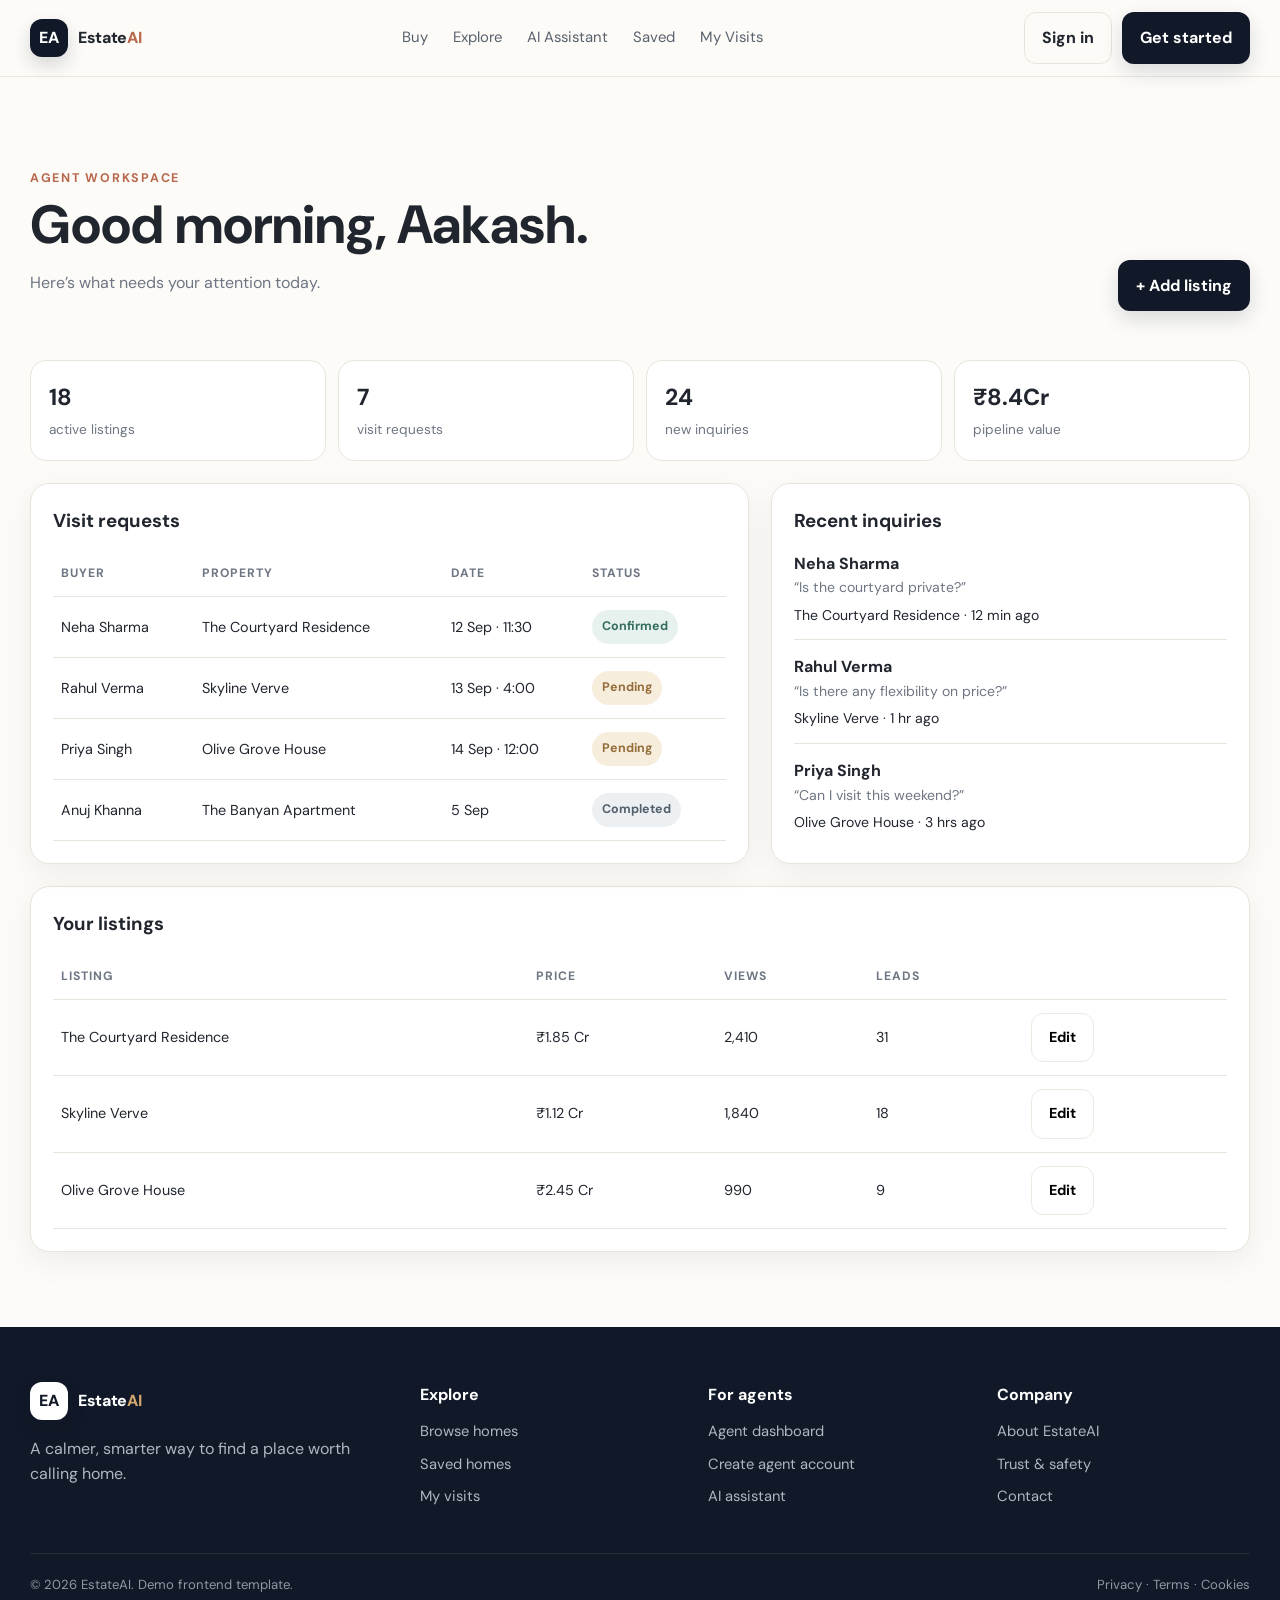
==== frontend/agent-dashboard.html @ c575207b "add frontend template files" ====
<!doctype html>
<html lang="en">
  <head>
    <meta charset="utf-8" />
    <meta name="viewport" content="width=device-width,initial-scale=1" />
    <title>Agent dashboard — EstateAI</title>
    <link rel="stylesheet" href="style.css" />
  </head>
  <body>
    <header class="navbar">
      <div class="container nav-inner">
        <a class="brand" href="index.html"
          ><span class="brand-mark">EA</span
          ><span>Estate<span style="color: #b9684e">AI</span></span></a
        >
        <nav class="nav-links">
          <a href="properties.html">Buy</a><a href="properties.html">Explore</a
          ><a href="chat.html">AI Assistant</a>
          <a href="saved-properties.html">Saved</a
          ><a href="my-visits.html">My Visits</a>
        </nav>
        <div class="nav-actions">
          <a class="btn btn-outline" href="login.html">Sign in</a>
          <a class="btn btn-dark" href="register.html">Get started</a>
          <button class="menu-toggle" aria-label="Menu">☰</button>
        </div>
      </div>
    </header>

    <main class="page-shell">
      <div class="container">
        <div
          class="page-head"
          style="
            display: flex;
            justify-content: space-between;
            align-items: end;
            gap: 20px;
            flex-wrap: wrap;
          "
        >
          <div>
            <span class="eyebrow">Agent workspace</span>
            <h1>Good morning, Aakash.</h1>
            <p class="muted">Here’s what needs your attention today.</p>
          </div>
          <button
            class="btn btn-dark"
            onclick="EstateAI.toast('New listing form opened')"
          >
            + Add listing
          </button>
        </div>
        <div class="stats">
          <div class="stat">
            <strong>18</strong><span>active listings</span>
          </div>
          <div class="stat"><strong>7</strong><span>visit requests</span></div>
          <div class="stat"><strong>24</strong><span>new inquiries</span></div>
          <div class="stat">
            <strong>₹8.4Cr</strong><span>pipeline value</span>
          </div>
        </div>
        <div class="dashboard-grid" style="margin-top: 22px">
          <div class="panel">
            <h3>Visit requests</h3>
            <table class="table">
              <thead>
                <tr>
                  <th>Buyer</th>
                  <th>Property</th>
                  <th>Date</th>
                  <th>Status</th>
                </tr>
              </thead>
              <tbody>
                <tr>
                  <td>Neha Sharma</td>
                  <td>The Courtyard Residence</td>
                  <td>12 Sep · 11:30</td>
                  <td><span class="badge confirmed">Confirmed</span></td>
                </tr>
                <tr>
                  <td>Rahul Verma</td>
                  <td>Skyline Verve</td>
                  <td>13 Sep · 4:00</td>
                  <td><span class="badge pending">Pending</span></td>
                </tr>
                <tr>
                  <td>Priya Singh</td>
                  <td>Olive Grove House</td>
                  <td>14 Sep · 12:00</td>
                  <td><span class="badge pending">Pending</span></td>
                </tr>
                <tr>
                  <td>Anuj Khanna</td>
                  <td>The Banyan Apartment</td>
                  <td>5 Sep</td>
                  <td><span class="badge completed">Completed</span></td>
                </tr>
              </tbody>
            </table>
          </div>
          <div class="panel">
            <h3>Recent inquiries</h3>
            <div style="display: grid; gap: 14px">
              <div
                style="
                  padding-bottom: 13px;
                  border-bottom: 1px solid var(--line);
                "
              >
                <strong>Neha Sharma</strong>
                <div class="small muted">“Is the courtyard private?”</div>
                <div class="small" style="margin-top: 5px">
                  The Courtyard Residence · 12 min ago
                </div>
              </div>
              <div
                style="
                  padding-bottom: 13px;
                  border-bottom: 1px solid var(--line);
                "
              >
                <strong>Rahul Verma</strong>
                <div class="small muted">
                  “Is there any flexibility on price?”
                </div>
                <div class="small" style="margin-top: 5px">
                  Skyline Verve · 1 hr ago
                </div>
              </div>
              <div>
                <strong>Priya Singh</strong>
                <div class="small muted">“Can I visit this weekend?”</div>
                <div class="small" style="margin-top: 5px">
                  Olive Grove House · 3 hrs ago
                </div>
              </div>
            </div>
          </div>
        </div>
        <div class="panel" style="margin-top: 22px">
          <h3>Your listings</h3>
          <table class="table">
            <thead>
              <tr>
                <th>Listing</th>
                <th>Price</th>
                <th>Views</th>
                <th>Leads</th>
                <th></th>
              </tr>
            </thead>
            <tbody>
              <tr>
                <td>The Courtyard Residence</td>
                <td>₹1.85 Cr</td>
                <td>2,410</td>
                <td>31</td>
                <td>
                  <button
                    class="btn btn-light"
                    onclick="EstateAI.toast('Edit listing opened')"
                  >
                    Edit
                  </button>
                </td>
              </tr>
              <tr>
                <td>Skyline Verve</td>
                <td>₹1.12 Cr</td>
                <td>1,840</td>
                <td>18</td>
                <td>
                  <button
                    class="btn btn-light"
                    onclick="EstateAI.toast('Edit listing opened')"
                  >
                    Edit
                  </button>
                </td>
              </tr>
              <tr>
                <td>Olive Grove House</td>
                <td>₹2.45 Cr</td>
                <td>990</td>
                <td>9</td>
                <td>
                  <button
                    class="btn btn-light"
                    onclick="EstateAI.toast('Edit listing opened')"
                  >
                    Edit
                  </button>
                </td>
              </tr>
            </tbody>
          </table>
        </div>
      </div>
    </main>
    <footer class="footer">
      <div class="container">
        <div class="footer-grid">
          <div>
            <div class="brand">
              <span class="brand-mark" style="background: #fff; color: #111827"
                >EA</span
              ><span style="color: #fff"
                >Estate<span style="color: #d1a56d">AI</span></span
              >
            </div>
            <p style="max-width: 320px; color: #aeb7c2">
              A calmer, smarter way to find a place worth calling home.
            </p>
          </div>
          <div>
            <h4>Explore</h4>
            <a href="properties.html">Browse homes</a
            ><a href="saved-properties.html">Saved homes</a
            ><a href="my-visits.html">My visits</a>
          </div>
          <div>
            <h4>For agents</h4>
            <a href="agent-dashboard.html">Agent dashboard</a
            ><a href="register.html">Create agent account</a
            ><a href="chat.html">AI assistant</a>
          </div>
          <div>
            <h4>Company</h4>
            <a href="#">About EstateAI</a><a href="#">Trust & safety</a
            ><a href="#">Contact</a>
          </div>
        </div>
        <div class="footer-bottom">
          <span>© 2026 EstateAI. Demo frontend template.</span
          ><span>Privacy · Terms · Cookies</span>
        </div>
      </div>
    </footer>
    <script src="app.js"></script>
  </body>
</html>
---- frontend/style.css ----
@import url('https://fonts.googleapis.com/css2?family=DM+Sans:wght@400;500;600;700&family=Playfair+Display:wght@500;600;700&display=swap');

:root {
  --navy: #111827;
  --navy-2: #182231;
  --ink: #20252e;
  --muted: #6e7683;
  --cream: #f7f3ed;
  --paper: #ffffff;
  --line: #e8e4dc;
  --gold: #c79a62;
  --gold-dark: #a97b45;
  --terracotta: #b9684e;
  --sage: #71806f;
  --success: #4f7f61;
  --danger: #a84a4a;
  --shadow: 0 20px 55px rgba(18, 24, 37, .08);
  --shadow-soft: 0 10px 32px rgba(18, 24, 37, .06);
  --radius: 20px;
  --radius-sm: 12px;
  --max: 1220px;
}

* {
  box-sizing: border-box
}

html {
  scroll-behavior: smooth
}

body {
  margin: 0;
  color: var(--ink);
  background: #fcfbf8;
  font-family: "DM Sans", system-ui, sans-serif;
  line-height: 1.6;
}

a {
  color: inherit;
  text-decoration: none
}

button,
input,
select,
textarea {
  font: inherit
}

button {
  cursor: pointer
}

img {
  max-width: 100%;
  display: block
}

.container {
  width: min(var(--max), calc(100% - 40px));
  margin: auto
}

.serif {
  font-family: "Playfair Display", Georgia, serif
}

.muted {
  color: var(--muted)
}

.small {
  font-size: .88rem
}

.eyebrow {
  display: inline-flex;
  align-items: center;
  gap: 8px;
  color: var(--terracotta);
  font-size: .78rem;
  font-weight: 700;
  text-transform: uppercase;
  letter-spacing: .14em;
}

.badge {
  display: inline-flex;
  align-items: center;
  gap: 6px;
  padding: 7px 10px;
  border-radius: 999px;
  background: #f2eee7;
  color: #5d5143;
  font-size: .78rem;
  font-weight: 700;
}

.badge.success {
  background: #eaf2ec;
  color: var(--success)
}

.badge.pending {
  background: #f7eddd;
  color: #946d3b
}

.badge.confirmed {
  background: #e7f2ef;
  color: #356d60
}

.badge.completed {
  background: #edf0f2;
  color: #53606e
}

.badge.danger {
  background: #f8e9e7;
  color: var(--danger)
}

.navbar {
  position: sticky;
  top: 0;
  z-index: 40;
  background: rgba(252, 251, 248, .88);
  backdrop-filter: blur(18px);
  border-bottom: 1px solid rgba(232, 228, 220, .8);
}

.nav-inner {
  height: 76px;
  display: flex;
  align-items: center;
  justify-content: space-between;
  gap: 22px
}

.brand {
  display: flex;
  align-items: center;
  gap: 10px;
  font-weight: 800;
  letter-spacing: -.02em
}

.brand-mark {
  width: 38px;
  height: 38px;
  border-radius: 12px;
  background: var(--navy);
  color: #fff;
  display: grid;
  place-items: center;
  font-weight: 800;
  box-shadow: 0 8px 18px rgba(17, 24, 39, .16)
}

.nav-links {
  display: flex;
  align-items: center;
  gap: 25px;
  color: #59616e;
  font-size: .93rem
}

.nav-links a {
  transition: .2s
}

.nav-links a:hover,
.nav-links a.active {
  color: var(--navy)
}

.nav-actions {
  display: flex;
  align-items: center;
  gap: 10px
}

.menu-toggle {
  display: none;
  border: 0;
  background: transparent;
  font-size: 1.5rem;
  color: var(--navy)
}

.avatar {
  width: 38px;
  height: 38px;
  border-radius: 50%;
  display: grid;
  place-items: center;
  background: #dfc8aa;
  color: #5d4433;
  font-weight: 800;
  font-size: .85rem
}

.btn {
  display: inline-flex;
  align-items: center;
  justify-content: center;
  gap: 9px;
  padding: 12px 17px;
  border-radius: 12px;
  border: 1px solid transparent;
  font-weight: 700;
  transition: .2s;
}

.btn:hover {
  transform: translateY(-1px)
}

.btn-dark {
  background: var(--navy);
  color: #fff;
  box-shadow: 0 8px 20px rgba(17, 24, 39, .14)
}

.btn-dark:hover {
  background: #0d1420
}

.btn-gold {
  background: var(--gold);
  color: #20170e
}

.btn-outline {
  background: transparent;
  border-color: var(--line);
  color: var(--ink)
}

.btn-light {
  background: #fff;
  border-color: #eee9e0
}

.btn-block {
  width: 100%
}

.btn-icon {
  width: 42px;
  height: 42px;
  padding: 0;
  border-radius: 12px
}

.hero {
  position: relative;
  overflow: hidden;
  background: var(--navy);
  color: #fff;
  min-height: 620px;
  display: flex;
  align-items: center
}

.hero::before {
  content: "";
  position: absolute;
  inset: 0;
  background:
    linear-gradient(90deg, rgba(14, 20, 31, .90) 0%, rgba(14, 20, 31, .74) 43%, rgba(14, 20, 31, .28) 100%),
    url("https://images.unsplash.com/photo-1600607687939-ce8a6c25118c?auto=format&fit=crop&w=1800&q=85") center/cover;
}

.hero .container {
  position: relative;
  z-index: 1;
  padding: 88px 0
}

.hero-content {
  max-width: 730px
}

.hero h1 {
  font-size: clamp(2.9rem, 6vw, 5.6rem);
  line-height: 1.02;
  margin: 18px 0;
  font-family: "Playfair Display", Georgia, serif;
  letter-spacing: -.04em
}

.hero p {
  max-width: 620px;
  color: #d8dee7;
  font-size: 1.1rem
}

.hero-kicker {
  display: flex;
  align-items: center;
  gap: 10px;
  color: #ddd0bd;
  font-weight: 700
}

.search-shell {
  margin-top: 34px;
  padding: 8px;
  background: #fff;
  border-radius: 18px;
  display: grid;
  grid-template-columns: 1.4fr 1fr .9fr auto;
  gap: 5px;
  box-shadow: 0 26px 55px rgba(0, 0, 0, .24)
}

.search-field {
  display: flex;
  flex-direction: column;
  justify-content: center;
  padding: 12px 14px;
  border-right: 1px solid #ece7df
}

.search-field:last-of-type {
  border: 0
}

.search-field label {
  font-size: .71rem;
  text-transform: uppercase;
  letter-spacing: .11em;
  color: #888;
  font-weight: 800
}

.search-field select,
.search-field input {
  border: 0;
  outline: 0;
  background: transparent;
  color: var(--ink);
  margin-top: 4px;
  font-weight: 700;
  width: 100%
}

.search-submit {
  min-width: 118px;
  margin: 3px;
  background: var(--navy);
  color: #fff;
  border-radius: 13px;
  border: 0;
  font-weight: 800
}

.search-submit:hover {
  background: #1c2635
}

.section {
  padding: 82px 0
}

.section.alt {
  background: var(--cream)
}

.section-head {
  display: flex;
  justify-content: space-between;
  align-items: end;
  gap: 20px;
  margin-bottom: 30px
}

.section h2 {
  font-size: clamp(2rem, 4vw, 3.15rem);
  line-height: 1.08;
  margin: 8px 0 0
}

.section-intro {
  max-width: 600px;
  color: var(--muted)
}

.link-more {
  color: var(--gold-dark);
  font-weight: 800
}

.property-grid {
  display: grid;
  grid-template-columns: repeat(3, 1fr);
  gap: 22px
}

.property-card {
  background: var(--paper);
  border: 1px solid var(--line);
  border-radius: 18px;
  overflow: hidden;
  box-shadow: var(--shadow-soft);
  transition: .26s;
  position: relative
}

.property-card:hover {
  transform: translateY(-5px);
  box-shadow: var(--shadow)
}

.property-image {
  height: 240px;
  position: relative;
  overflow: hidden
}

.property-image img {
  width: 100%;
  height: 100%;
  object-fit: cover;
  transition: .45s
}

.property-card:hover .property-image img {
  transform: scale(1.035)
}

.heart {
  position: absolute;
  top: 14px;
  right: 14px;
  width: 40px;
  height: 40px;
  border: 0;
  border-radius: 50%;
  background: rgba(255, 255, 255, .92);
  display: grid;
  place-items: center;
  font-size: 1.1rem;
  z-index: 2;
  box-shadow: 0 6px 18px rgba(0, 0, 0, .12)
}

.heart.saved {
  color: #b64b4b
}

.property-tag {
  position: absolute;
  left: 14px;
  top: 14px
}

.property-body {
  padding: 18px
}

.price {
  font-size: 1.35rem;
  font-weight: 800
}

.location {
  color: var(--muted);
  font-size: .92rem;
  margin: 4px 0 14px;
  white-space: nowrap;
  overflow: hidden;
  text-overflow: ellipsis
}

.property-meta {
  display: flex;
  gap: 15px;
  color: #535c69;
  font-size: .88rem;
  padding-top: 13px;
  border-top: 1px solid var(--line)
}

.property-meta span {
  display: flex;
  align-items: center;
  gap: 5px
}

.stats {
  display: grid;
  grid-template-columns: repeat(4, 1fr);
  gap: 12px;
  margin-top: 24px
}

.stat {
  padding: 18px;
  border: 1px solid var(--line);
  border-radius: 16px;
  background: #fff
}

.stat strong {
  display: block;
  font-size: 1.45rem
}

.stat span {
  color: var(--muted);
  font-size: .85rem
}

.page-head {
  padding: 62px 0 25px
}

.page-head h1 {
  font-size: clamp(2.2rem, 4.2vw, 4rem);
  line-height: 1.04;
  margin: 8px 0
}

.page-shell {
  padding: 25px 0 75px
}

.auth-wrap {
  min-height: calc(100vh - 76px);
  display: grid;
  place-items: center;
  padding: 50px 20px;
  background: linear-gradient(180deg, #f6f1e9, #fcfbf8)
}

.auth-card {
  width: min(480px, 100%);
  background: #fff;
  border: 1px solid var(--line);
  border-radius: 24px;
  padding: 34px;
  box-shadow: var(--shadow)
}

.auth-card h1 {
  margin: 0;
  font-size: 2rem
}

.form-grid {
  display: grid;
  gap: 16px
}

.form-row {
  display: grid;
  grid-template-columns: 1fr 1fr;
  gap: 14px
}

.field {
  display: grid;
  gap: 7px
}

.field label {
  font-size: .85rem;
  font-weight: 800
}

.field input,
.field select,
.field textarea {
  width: 100%;
  padding: 13px 14px;
  border-radius: 12px;
  border: 1px solid #ddd8ce;
  background: #fff;
  outline: none
}

.field input:focus,
.field select:focus,
.field textarea:focus {
  border-color: var(--gold);
  box-shadow: 0 0 0 3px rgba(199, 154, 98, .14)
}

.toggle {
  display: grid;
  grid-template-columns: 1fr 1fr;
  background: #f3efe8;
  padding: 4px;
  border-radius: 12px
}

.toggle button {
  border: 0;
  background: transparent;
  padding: 11px;
  border-radius: 9px;
  font-weight: 800;
  color: #736b60
}

.toggle button.active {
  background: #fff;
  color: var(--navy);
  box-shadow: 0 3px 9px rgba(0, 0, 0, .06)
}

.filters {
  display: grid;
  grid-template-columns: 1.2fr 1fr 1fr 1fr auto;
  gap: 10px;
  margin: 20px 0 28px;
  padding: 13px;
  border: 1px solid var(--line);
  border-radius: 16px;
  background: #fff;
  box-shadow: var(--shadow-soft)
}

.filters select,
.filters input {
  width: 100%;
  border: 1px solid #ebe6dd;
  background: #faf9f6;
  padding: 11px 12px;
  border-radius: 11px;
  outline: 0
}

.filters label {
  font-size: .75rem;
  font-weight: 800;
  color: #746e64;
  display: block;
  margin: 0 0 6px
}

.filter-item {
  min-width: 0
}

.detail-hero {
  padding: 30px 0
}

.gallery {
  display: grid;
  grid-template-columns: 2fr 1fr 1fr;
  grid-template-rows: 1fr 1fr;
  gap: 10px;
  height: 520px
}

.gallery img {
  width: 100%;
  height: 100%;
  object-fit: cover;
  border-radius: 15px
}

.gallery img:first-child {
  grid-row: span 2
}

.detail-layout {
  display: grid;
  grid-template-columns: minmax(0, 1.4fr) minmax(340px, .8fr);
  gap: 28px;
  margin-top: 28px
}

.detail-panel {
  background: #fff;
  border: 1px solid var(--line);
  border-radius: 20px;
  padding: 26px;
  box-shadow: var(--shadow-soft)
}

.detail-title {
  font-size: clamp(2rem, 4vw, 3.4rem);
  line-height: 1.05;
  margin: 6px 0 10px;
  font-family: "Playfair Display", Georgia, serif
}

.detail-price {
  font-size: 1.65rem;
  font-weight: 800
}

.detail-meta {
  display: flex;
  flex-wrap: wrap;
  gap: 18px;
  color: #5b6471;
  margin: 18px 0
}

.detail-meta strong {
  color: var(--ink)
}

.feature-list {
  display: grid;
  grid-template-columns: repeat(2, 1fr);
  gap: 14px;
  margin: 22px 0
}

.feature {
  border: 1px solid var(--line);
  border-radius: 13px;
  padding: 13px
}

.feature span {
  display: block;
  color: var(--muted);
  font-size: .78rem
}

.map-placeholder {
  height: 290px;
  border-radius: 15px;
  background:
    linear-gradient(rgba(255, 255, 255, .56), rgba(255, 255, 255, .56)),
    repeating-linear-gradient(0deg, #ddd 0 1px, transparent 1px 45px),
    repeating-linear-gradient(90deg, #ddd 0 1px, transparent 1px 45px),
    #ece9e1;
  display: grid;
  place-items: center;
  color: #676157;
  font-weight: 800;
  letter-spacing: .04em
}

.cta-stack {
  display: grid;
  gap: 9px;
  margin-top: 18px
}

.ai-callout {
  background: linear-gradient(145deg, #172331, #273443);
  color: #fff;
  border-radius: 18px;
  padding: 22px;
  box-shadow: var(--shadow)
}

.ai-callout p {
  color: #d6dce4;
  margin: 7px 0 15px
}

.list-row {
  display: grid;
  grid-template-columns: 180px 1fr auto;
  gap: 18px;
  align-items: center;
  padding: 14px;
  border: 1px solid var(--line);
  border-radius: 17px;
  background: #fff;
  margin-bottom: 12px;
  box-shadow: var(--shadow-soft)
}

.list-row img {
  height: 125px;
  width: 180px;
  object-fit: cover;
  border-radius: 12px
}

.list-row h3 {
  margin: 4px 0
}

.list-actions {
  display: flex;
  gap: 8px;
  justify-content: flex-end
}

.empty {
  padding: 80px 20px;
  text-align: center;
  border: 1px dashed #d9d1c4;
  border-radius: 20px;
  background: #fff
}

.empty-icon {
  font-size: 2.5rem
}

.chat-shell {
  height: calc(100vh - 76px);
  display: grid;
  grid-template-columns: 310px 1fr;
  background: #f8f6f1
}

.chat-side {
  border-right: 1px solid var(--line);
  padding: 22px;
  background: #fff
}

.chat-side h3 {
  margin-top: 0
}

.chat-history {
  display: grid;
  gap: 8px;
  margin-top: 16px
}

.chat-history button {
  border: 0;
  background: #f7f4ee;
  text-align: left;
  border-radius: 12px;
  padding: 12px;
  color: #505963
}

.chat-history button:hover {
  background: #efe9df
}

.chat-main {
  display: flex;
  flex-direction: column;
  min-width: 0
}

.chat-top {
  padding: 18px 24px;
  border-bottom: 1px solid var(--line);
  background: #fff;
  display: flex;
  align-items: center;
  gap: 12px
}

.ai-avatar {
  width: 40px;
  height: 40px;
  border-radius: 13px;
  background: var(--navy);
  color: #fff;
  display: grid;
  place-items: center;
  font-weight: 800
}

.chat-messages {
  flex: 1;
  overflow: auto;
  padding: 28px;
  display: flex;
  flex-direction: column;
  gap: 14px
}

.bubble {
  max-width: min(680px, 78%);
  padding: 13px 16px;
  border-radius: 16px;
  box-shadow: 0 6px 18px rgba(0, 0, 0, .04)
}

.bubble.ai {
  background: #fff;
  border: 1px solid var(--line);
  border-top-left-radius: 5px
}

.bubble.user {
  background: var(--navy);
  color: #fff;
  align-self: flex-end;
  border-top-right-radius: 5px
}

.chat-input {
  padding: 16px 22px;
  border-top: 1px solid var(--line);
  background: #fff;
  display: flex;
  gap: 9px
}

.chat-input input {
  flex: 1;
  border: 1px solid var(--line);
  border-radius: 13px;
  padding: 13px 15px;
  outline: 0
}

.chat-input button {
  border: 0;
  border-radius: 13px;
  background: var(--navy);
  color: #fff;
  width: 48px
}

.dashboard-grid {
  display: grid;
  grid-template-columns: 1.2fr .8fr;
  gap: 22px
}

.panel {
  background: #fff;
  border: 1px solid var(--line);
  border-radius: 19px;
  padding: 22px;
  box-shadow: var(--shadow-soft)
}

.panel h3 {
  margin: 0 0 15px
}

.table {
  width: 100%;
  border-collapse: collapse
}

.table th,
.table td {
  text-align: left;
  padding: 13px 8px;
  border-bottom: 1px solid var(--line);
  font-size: .9rem
}

.table th {
  color: var(--muted);
  font-size: .76rem;
  text-transform: uppercase;
  letter-spacing: .08em
}

.profile-grid {
  display: grid;
  grid-template-columns: 300px 1fr;
  gap: 22px
}

.profile-card {
  text-align: center
}

.profile-avatar {
  width: 92px;
  height: 92px;
  border-radius: 50%;
  background: #dec3a0;
  color: #594534;
  display: grid;
  place-items: center;
  font-size: 1.5rem;
  font-weight: 900;
  margin: 0 auto 14px
}

.menu-card {
  display: grid;
  gap: 6px
}

.menu-card a {
  padding: 11px 13px;
  border-radius: 10px;
  color: #68717d
}

.menu-card a.active,
.menu-card a:hover {
  background: #f4f0e8;
  color: var(--navy);
  font-weight: 700
}

.footer {
  background: var(--navy);
  color: #d9dfe7;
  padding: 55px 0 25px
}

.footer-grid {
  display: grid;
  grid-template-columns: 1.4fr 1fr 1fr 1fr;
  gap: 35px
}

.footer h4 {
  color: #fff;
  margin: 0 0 13px
}

.footer a {
  display: block;
  color: #aeb7c2;
  margin: 9px 0;
  font-size: .92rem
}

.footer-bottom {
  border-top: 1px solid rgba(255, 255, 255, .09);
  margin-top: 35px;
  padding-top: 20px;
  display: flex;
  justify-content: space-between;
  gap: 15px;
  color: #8e99a6;
  font-size: .82rem
}

.toast {
  position: fixed;
  right: 20px;
  bottom: 20px;
  background: var(--navy);
  color: #fff;
  padding: 13px 16px;
  border-radius: 12px;
  box-shadow: var(--shadow);
  opacity: 0;
  transform: translateY(12px);
  pointer-events: none;
  transition: .25s;
  z-index: 60
}

.toast.show {
  opacity: 1;
  transform: translateY(0)
}

@media(max-width:1050px) {
  .nav-links {
    display: none
  }

  .menu-toggle {
    display: block
  }

  .nav-inner {
    position: relative
  }

  .nav-links.open {
    display: flex;
    position: absolute;
    left: 0;
    right: 0;
    top: 76px;
    background: #fff;
    padding: 18px;
    flex-direction: column;
    align-items: flex-start;
    border: 1px solid var(--line);
    border-radius: 0 0 16px 16px;
    box-shadow: var(--shadow)
  }

  .property-grid {
    grid-template-columns: repeat(2, 1fr)
  }

  .search-shell {
    grid-template-columns: 1fr 1fr
  }

  .search-submit {
    min-height: 50px
  }

  .filters {
    grid-template-columns: 1fr 1fr
  }

  .dashboard-grid,
  .profile-grid {
    grid-template-columns: 1fr
  }
}

@media(max-width:720px) {
  .container {
    width: min(var(--max), calc(100% - 24px))
  }

  .hero {
    min-height: 700px
  }

  .hero .container {
    padding: 70px 0
  }

  .search-shell {
    grid-template-columns: 1fr
  }

  .search-field {
    border-right: 0;
    border-bottom: 1px solid #ece7df
  }

  .search-submit {
    padding: 14px
  }

  .section {
    padding: 64px 0
  }

  .section-head {
    display: block
  }

  .section-head .link-more {
    display: inline-block;
    margin-top: 10px
  }

  .property-grid {
    grid-template-columns: 1fr
  }

  .stats {
    grid-template-columns: 1fr 1fr
  }

  .form-row {
    grid-template-columns: 1fr
  }

  .filters {
    grid-template-columns: 1fr
  }

  .gallery {
    height: 430px;
    grid-template-columns: 1fr 1fr;
    grid-template-rows: 1.2fr .8fr
  }

  .gallery img:first-child {
    grid-column: span 2;
    grid-row: 1
  }

  .detail-layout {
    grid-template-columns: 1fr
  }

  .detail-panel {
    padding: 20px
  }

  .list-row {
    grid-template-columns: 100px 1fr
  }

  .list-row img {
    width: 100px;
    height: 100px
  }

  .list-actions {
    grid-column: 1/-1;
    justify-content: stretch
  }

  .list-actions .btn {
    flex: 1
  }

  .chat-shell {
    grid-template-columns: 1fr
  }

  .chat-side {
    display: none
  }

  .footer-grid {
    grid-template-columns: 1fr 1fr
  }

  .footer-bottom {
    display: block
  }
}
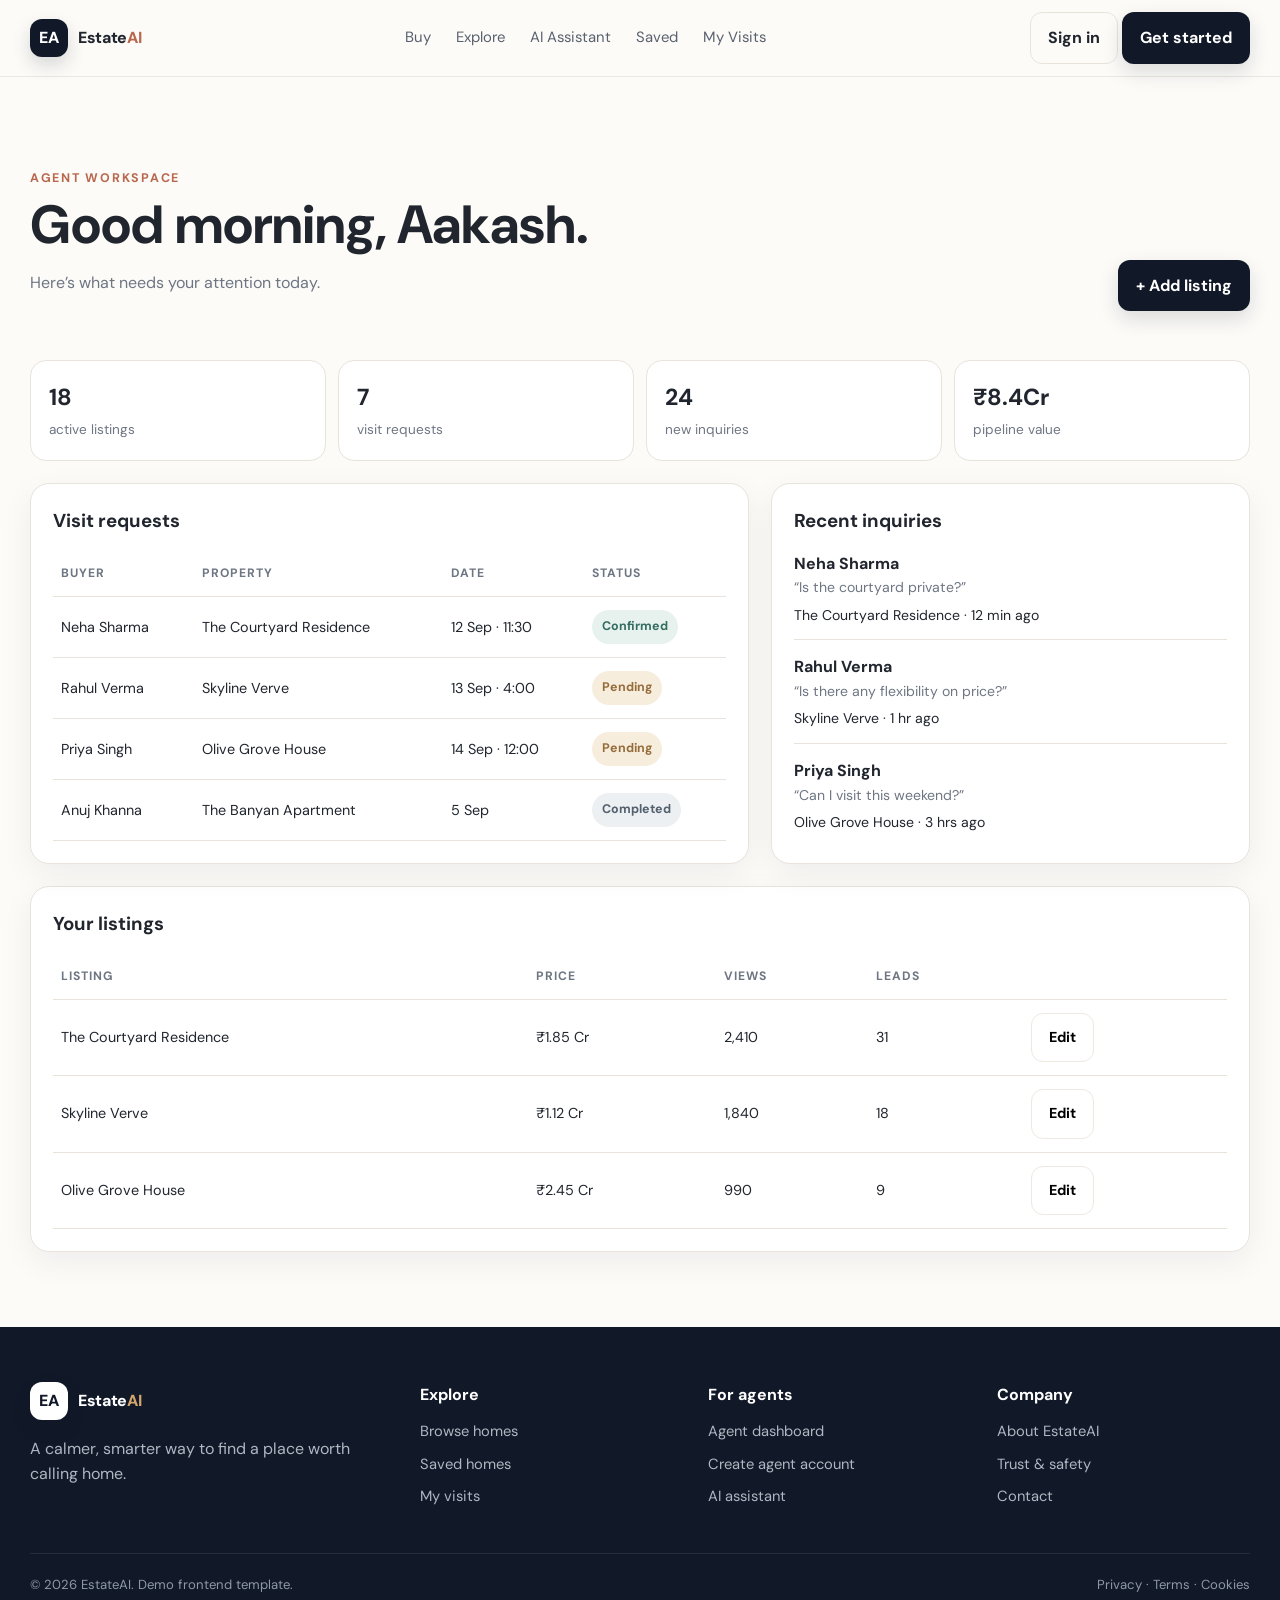
==== commit 4fab7f7c: ".." ====
--- a/frontend/agent-dashboard.html
+++ b/frontend/agent-dashboard.html
@@ -20,9 +20,34 @@
           ><a href="my-visits.html">My Visits</a>
         </nav>
         <div class="nav-actions">
-          <a class="btn btn-outline" href="login.html">Sign in</a>
-          <a class="btn btn-dark" href="register.html">Get started</a>
-          <button class="menu-toggle" aria-label="Menu">☰</button>
+          <!-- Logged-out button -->
+          <div id="guest-actions">
+            <a class="btn btn-outline" href="login.html"> Sign in </a>
+
+            <a class="btn btn-dark" href="register.html"> Get started </a>
+          </div>
+
+          <!-- Logged-in user area -->
+          <div id="user-actions" class="user-menu" style="display: none">
+            <div class="user-info">
+              <span id="user-avatar" class="avatar">RR</span>
+
+              <div class="user-details">
+                <small>Welcome back</small>
+                <span id="user-name">Rupesh Rana</span>
+              </div>
+            </div>
+
+            <button id="logoutBtn" class="btn btn-outline" type="button">
+              Logout
+            </button>
+          </div>
+          <button
+            class="menu-toggle"
+            aria-label="Toggle navigation menu"
+            aria-expanded="false"
+            type="button"
+          >☰</button>
         </div>
       </div>
     </header>
--- a/frontend/style.css
+++ b/frontend/style.css
@@ -408,7 +408,7 @@
   overflow: hidden;
   box-shadow: var(--shadow-soft);
   transition: .26s;
-  position: relative
+  position: relative;
 }
 
 .property-card:hover {
@@ -646,6 +646,33 @@
 
 .filter-item {
   min-width: 0
+}
+
+.results-toolbar {
+  display: flex;
+  align-items: center;
+  justify-content: space-between;
+  gap: 16px;
+  margin-bottom: 15px;
+}
+
+.results-toolbar strong {
+  color: var(--navy);
+}
+
+#sortBy {
+  min-width: 210px;
+  padding: 11px 36px 11px 13px;
+  border: 1px solid #ddd8ce;
+  border-radius: 11px;
+  background: #fff;
+  color: var(--ink);
+  outline: 0;
+}
+
+#sortBy:focus {
+  border-color: var(--gold);
+  box-shadow: 0 0 0 3px rgba(199, 154, 98, .14);
 }
 
 .detail-hero {
@@ -1068,6 +1095,10 @@
     position: relative
   }
 
+  .nav-actions {
+    margin-left: auto;
+  }
+
   .nav-links.open {
     display: flex;
     position: absolute;
@@ -1160,6 +1191,21 @@
     grid-template-columns: 1fr
   }
 
+  .nav-actions #guest-actions,
+  .nav-actions #user-actions {
+    display: none !important;
+  }
+
+  .results-toolbar {
+    align-items: stretch;
+    flex-direction: column;
+    gap: 8px;
+  }
+
+  #sortBy {
+    width: 100%;
+  }
+
   .gallery {
     height: 430px;
     grid-template-columns: 1fr 1fr;
@@ -1212,4 +1258,119 @@
   .footer-bottom {
     display: block
   }
+}
+
+/* ================= User Navbar UI ================= */
+
+.user-menu {
+  display: flex;
+  align-items: center;
+  gap: 14px;
+}
+
+.user-info {
+  display: flex;
+  align-items: center;
+  gap: 10px;
+  min-width: 0;
+}
+
+.user-details {
+  display: flex;
+  flex-direction: column;
+  line-height: 1.25;
+  min-width: 0;
+}
+
+.user-details #user-name {
+  max-width: 150px;
+  overflow: hidden;
+  text-overflow: ellipsis;
+  white-space: nowrap;
+  font-size: 0.9rem;
+  font-weight: 800;
+  color: var(--navy);
+}
+
+.user-details small {
+  margin-top: 3px;
+  color: var(--muted);
+  font-size: 0.72rem;
+}
+
+/* Existing avatar class ko thoda improve karna */
+.user-info .avatar {
+  flex-shrink: 0;
+  width: 40px;
+  height: 40px;
+  border: 2px solid #f0e4d5;
+  background: #dfc8aa;
+  color: #5d4433;
+}
+
+/* Mobile responsive UI */
+@media (max-width: 768px) {
+  .user-menu {
+    gap: 8px;
+  }
+
+  .user-details {
+    display: none;
+  }
+
+  .user-info .avatar {
+    width: 36px;
+    height: 36px;
+  }
+
+  .user-menu .btn {
+    padding: 9px 11px;
+    font-size: 0.8rem;
+  }
+}
+
+/* ================= Mobile Navigation ================= */
+
+@media (max-width: 900px) {
+
+  .nav-links {
+    display: none;
+    position: absolute;
+    top: 76px;
+    left: 20px;
+    right: 20px;
+    flex-direction: column;
+    align-items: stretch;
+    gap: 0;
+    padding: 12px;
+    background: var(--paper);
+    border: 1px solid var(--line);
+    border-radius: 16px;
+    box-shadow: var(--shadow-soft);
+  }
+
+  .nav-links.menu-open {
+    display: flex;
+  }
+
+  .nav-links a {
+    padding: 13px 14px;
+    border-radius: 10px;
+  }
+
+  .nav-links a:hover {
+    background: var(--cream);
+  }
+
+  .menu-toggle {
+    display: block;
+    border: 1px solid var(--line);
+    background: var(--paper);
+    color: var(--navy);
+    border-radius: 10px;
+    padding: 7px 11px;
+    font-size: 1.35rem;
+    line-height: 1;
+  }
+
 }
